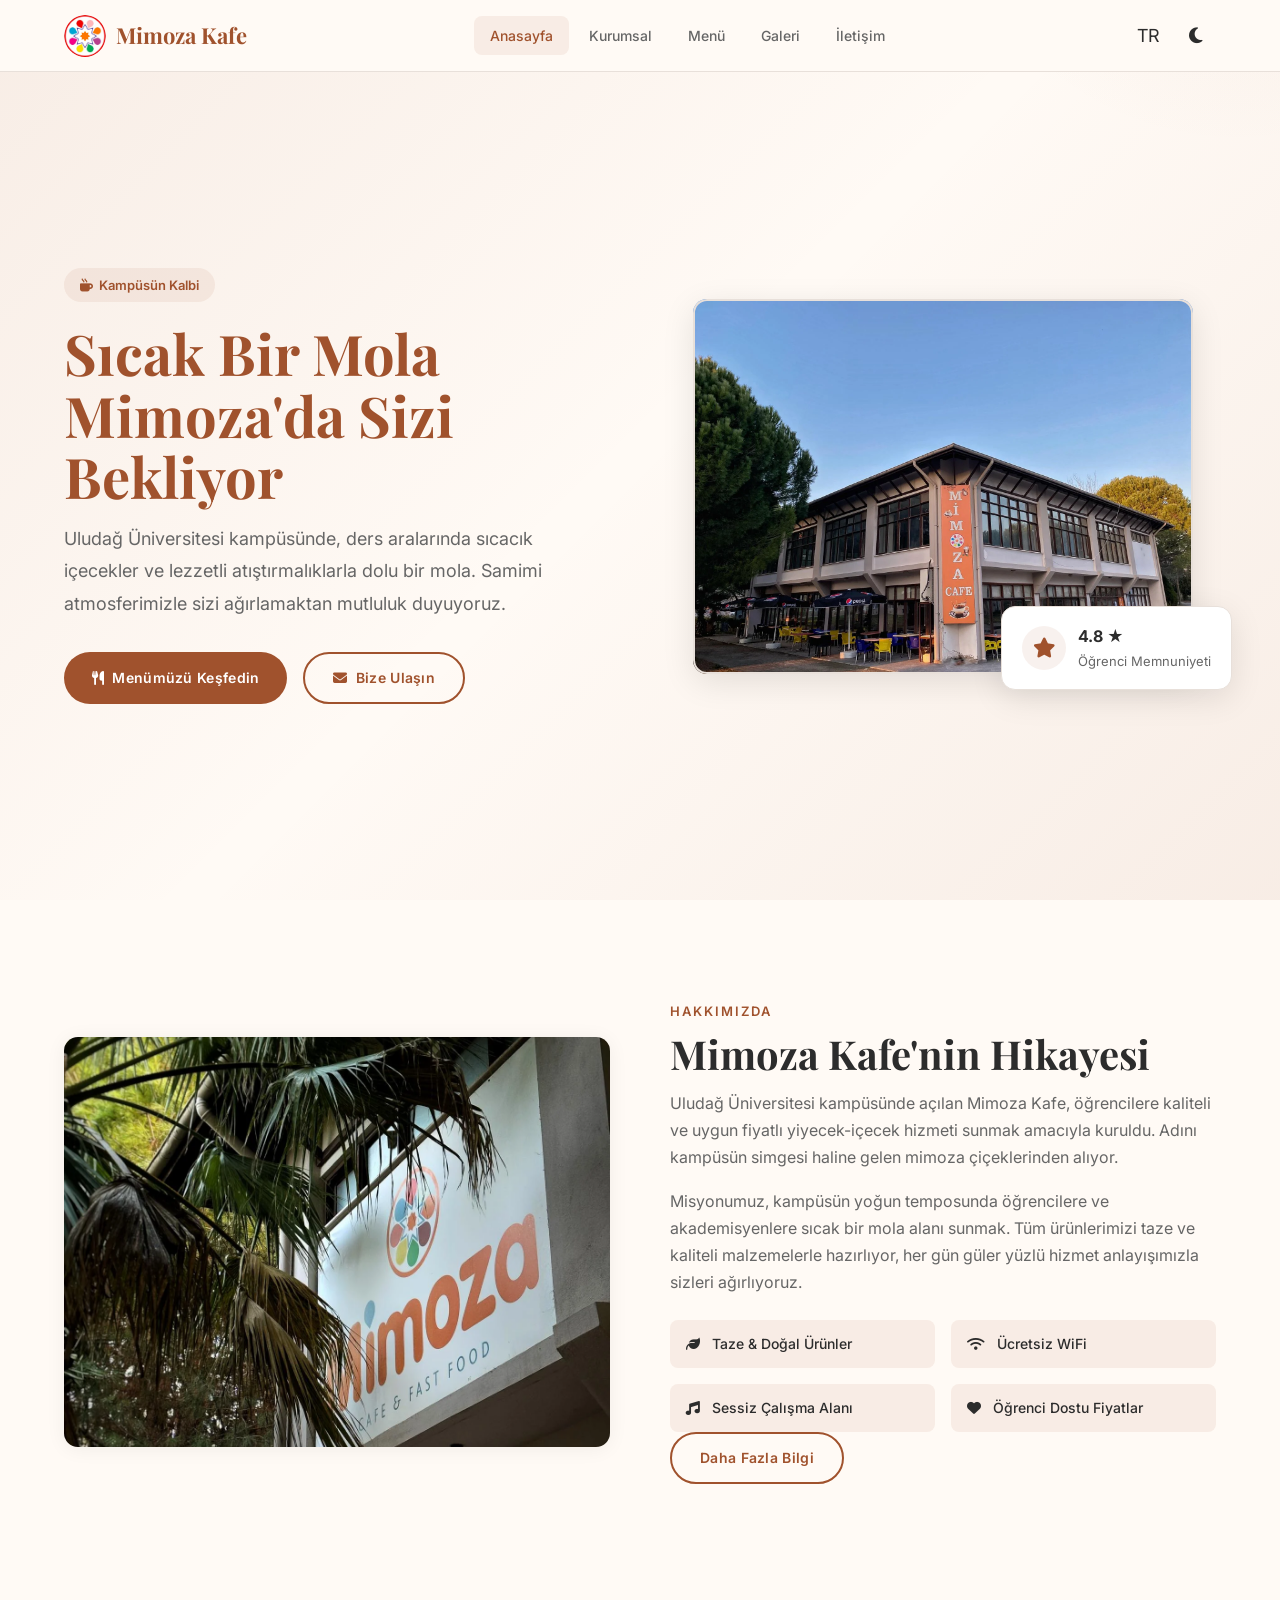
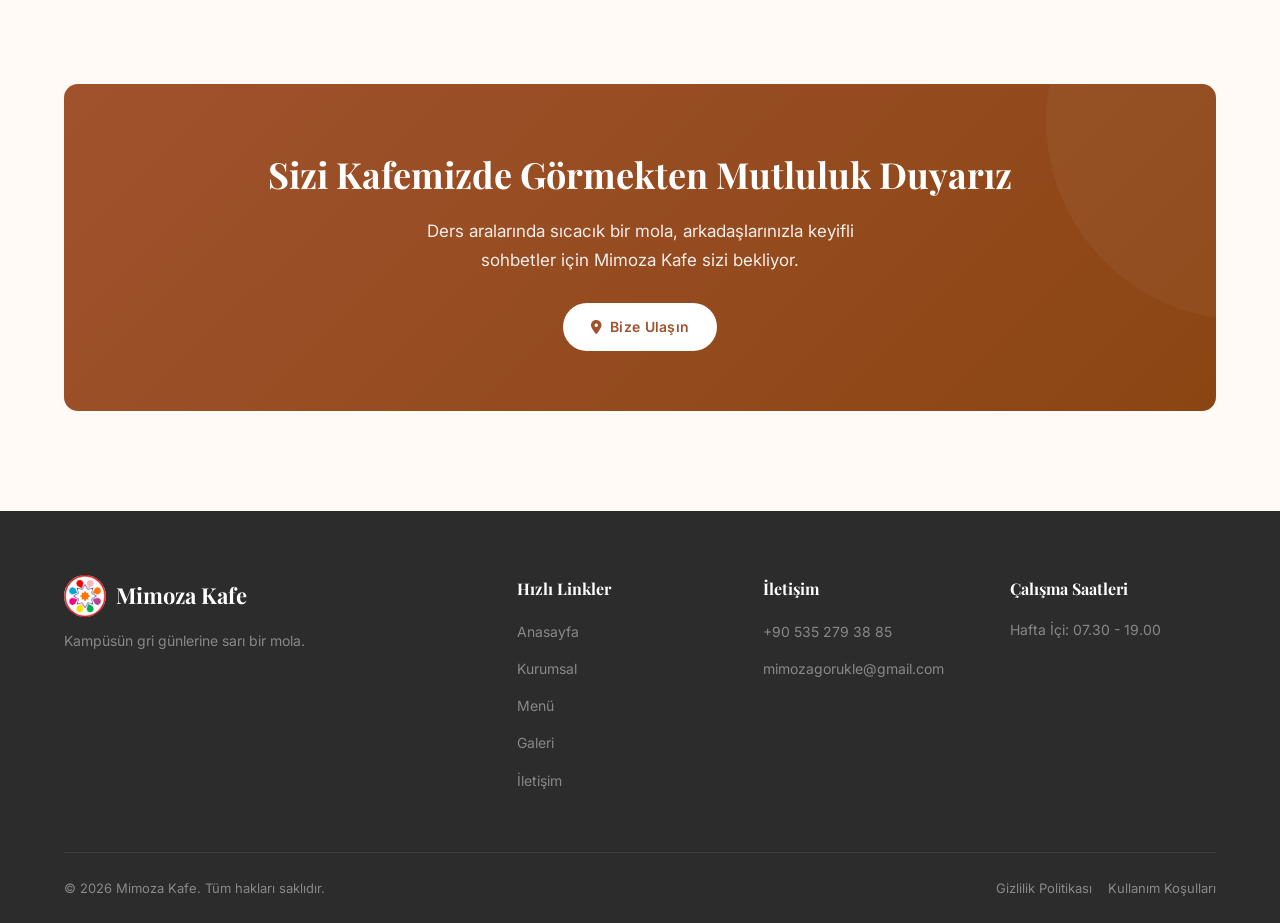
==== index.html @ 0ae024bb "anasayfa.html index.html olarak yeniden adlandirildi" ====
<!DOCTYPE html>
<html lang="tr" data-theme="light">

<head>
  <meta charset="UTF-8">
  <meta name="viewport" content="width=device-width, initial-scale=1.0">
  <title>Mimoza Kafe — Kampüsün Sarı Molası / Anasayfa</title>
  <meta name="description" content="Uludağ Üniversitesi kampüsünde sıcak içecekler, lezzetli atıştırmalıklar ve samimi atmosfer. Mimoza Kafe'ye hoş geldiniz.">
  <meta name="author" content="Mimoza Kafe">
  <meta name="theme-color" content="#a0522d">
  <link rel="canonical" href="https://resonant-frangollo-cd8391.netlify.app/anasayfa">
  <link rel="icon" href="images/logo.webp" type="image/svg+xml">
  <link rel="apple-touch-icon" href="images/logo.webp">
  <meta property="og:title" content="Mimoza Kafe - Anasayfa">
  <meta property="og:description" content="Kampüsün gri günlerine sarı bir mola. Uludağ Üniversitesi kampüsünde sıcak içecekler, lezzetli atıştırmalıklar ve samimi atmosfer.">
  <meta property="og:type" content="website">
  <meta property="og:url" content="https://resonant-frangollo-cd8391.netlify.app/">
  <meta property="og:image" content="https://resonant-frangollo-cd8391.netlify.app/images/logo.webp">
  <meta property="og:locale" content="tr_TR">
  <meta name="twitter:card" content="summary_large_image">
  <meta name="twitter:title" content="Mimoza Kafe - Anasayfa">
  <meta name="twitter:description" content="Kampüsün gri günlerine sarı bir mola.">
  <link rel="preconnect" href="https://fonts.googleapis.com">
  <link rel="preconnect" href="https://fonts.gstatic.com" crossorigin>
  <link href="https://fonts.googleapis.com/css2?family=Playfair+Display:wght@400;500;600;700&family=Inter:wght@300;400;500;600;700&display=swap" rel="stylesheet">
  <link rel="preconnect" href="https://cdnjs.cloudflare.com">
  <link rel="stylesheet" href="https://cdnjs.cloudflare.com/ajax/libs/font-awesome/6.5.0/css/all.min.css" media="print" onload="this.media='all'">
  <link rel="stylesheet" href="css/ortak.css">
  <link rel="stylesheet" href="css/anasayfa.css">
  <script async src="https://www.googletagmanager.com/gtag/js?id=G-E82VGXR2VX"></script>
  <script>window.dataLayer = window.dataLayer || []; function gtag() { dataLayer.push(arguments); } gtag('js', new Date()); gtag('config', 'G-E82VGXR2VX');</script>
</head>

<body>
  <a href="#main" class="skip-link" data-i18n="skipLink">Ana içeriğe geç</a>
  <header class="header" role="banner">
    <div class="container">
      <a href="index.html" class="header-logo" aria-label="Mimoza Kafe Ana Sayfa">
        <img src="images/logo.webp" alt="Mimoza Kafe Logo" class="header-logo-img" width="42" height="42" loading="eager">
        <span>Mimoza Kafe</span>
      </a>
      <nav class="nav" id="mainNav" role="navigation" aria-label="Ana navigasyon">
        <a href="index.html" class="active" data-i18n="navHome">Anasayfa</a>
        <a href="kurumsal.html" data-i18n="navAbout">Kurumsal</a>
        <a href="menu.html" data-i18n="navMenu">Menü</a>
        <a href="galeri.html" data-i18n="navGallery">Galeri</a>
        <a href="iletisim.html" data-i18n="navContact">İletişim</a>
      </nav>
      <div class="header-controls">
        <button class="header-btn" id="langToggle" aria-label="Dil değiştir / Switch language" title="EN">
          <span id="langLabel">TR</span>
        </button>
        <button class="header-btn" id="themeToggle" aria-label="Karanlık modu değiştir">
          <i class="fas fa-moon" id="themeIcon"></i>
        </button>
        <button class="header-btn hamburger" id="hamburgerBtn" aria-label="Menüyü aç/kapat" aria-expanded="false" aria-controls="mainNav">
          <i class="fas fa-bars" id="hamburgerIcon"></i>
        </button>
      </div>
    </div>
  </header>
  <main id="main" role="main">
    <section id="hero" class="hero" aria-label="Hoş geldiniz">
      <div class="container">
        <div class="sr-reveal">
          <div class="hero-badge"><i class="fas fa-mug-hot"></i> <span data-i18n="heroBadge">Kampüsün Kalbi</span></div>
          <h1 class="hero-title"><span data-i18n="heroTitle1">Sıcak Bir Mola</span><br><span data-i18n="heroTitle2">Mimoza'da Sizi Bekliyor</span></h1>
          <p class="hero-desc" data-i18n="heroDesc">Uludağ Üniversitesi kampüsünde, ders aralarında sıcacık içecekler ve lezzetli atıştırmalıklarla dolu bir mola. Samimi atmosferimizle sizi ağırlamaktan mutluluk duyuyoruz.</p>
          <div class="hero-actions">
            <a href="menu.html" class="btn btn-primary"><i class="fas fa-utensils"></i> <span data-i18n="heroMenu">Menümüzü Keşfedin</span></a>
            <a href="iletisim.html" class="btn btn-outline"><i class="fas fa-envelope"></i> <span data-i18n="heroContact">Bize Ulaşın</span></a>
          </div>
        </div>
        <div class="hero-image sr-reveal">
          <div class="hero-img-wrap">
            <img src="images/1.webp" alt="Mimoza Kafe iç mekan" width="500" height="375" loading="eager">
          </div>
          <div class="hero-floating" aria-hidden="true">
            <div class="hero-floating-icon"><i class="fas fa-star"></i></div>
            <div class="hero-floating-text">
              <strong data-i18n="heroFloatTitle">4.8 ★</strong>
              <span data-i18n="heroFloatDesc">Öğrenci Memnuniyeti</span>
            </div>
          </div>
        </div>
      </div>
    </section>
    <section id="about" class="section" aria-labelledby="about-title">
      <div class="container">
        <div class="about-grid">
          <div class="about-image sr-reveal">
            <img src="images/3.webp" alt="Mimoza Kafe ortamı" width="600" height="450" loading="lazy">
          </div>
          <div class="about-content sr-reveal">
            <p class="section-label" data-i18n="aboutLabel">Hakkımızda</p>
            <h2 id="about-title" class="section-title" data-i18n="aboutTitle">Mimoza Kafe'nin Hikayesi</h2>
            <p class="about-text" data-i18n="aboutText1">2020 yılında Uludağ Üniversitesi kampüsünde açılan Mimoza Kafe, öğrencilere kaliteli ve uygun fiyatlı yiyecek-içecek hizmeti sunmak amacıyla kuruldu.</p>
            <p class="about-text" data-i18n="aboutText2">Misyonumuz, kampüsün yoğun temposunda öğrencilere ve akademisyenlere sıcak bir mola alanı sunmak. Tüm ürünlerimizi taze ve kaliteli malzemelerle hazırlıyor, her gün güler yüzlü hizmet anlayışımızla sizleri ağırlıyoruz.</p>
            <aside class="about-features">
              <div class="about-feature"><i class="fas fa-leaf"></i> <span data-i18n="feature1">Taze & Doğal Ürünler</span></div>
              <div class="about-feature"><i class="fas fa-wifi"></i> <span data-i18n="feature2">Ücretsiz WiFi</span></div>
              <div class="about-feature"><i class="fas fa-music"></i> <span data-i18n="feature3">Sessiz Çalışma Alanı</span></div>
              <div class="about-feature"><i class="fas fa-heart"></i> <span data-i18n="feature4">Öğrenci Dostu Fiyatlar</span></div>
            </aside>
            <a href="kurumsal.html" class="btn btn-outline about-btn"><span data-i18n="heroAbout">Daha Fazla Bilgi</span></a>
          </div>
        </div>
      </div>
    </section>
    <section id="cta" class="section" aria-labelledby="cta-title">
      <div class="container">
        <div class="cta-banner sr-reveal">
          <h2 id="cta-title" data-i18n="ctaTitle">Sizi Kafemizde Görmekten Mutluluk Duyarız</h2>
          <p data-i18n="ctaDesc">Ders aralarında sıcacık bir mola, arkadaşlarınızla keyifli sohbetler için Mimoza Kafe sizi bekliyor.</p>
          <a href="iletisim.html" class="btn"><i class="fas fa-map-marker-alt"></i> <span data-i18n="ctaBtn">Bize Ulaşın</span></a>
        </div>
      </div>
    </section>
  </main>
  <footer class="footer" role="contentinfo">
    <div class="container">
      <div class="footer-grid">
        <div class="footer-brand">
          <a href="index.html" class="header-logo" aria-label="Mimoza Kafe">
            <img src="images/logo.webp" alt="Mimoza Kafe Logo" class="header-logo-img" width="42" height="42" loading="lazy">
            <span>Mimoza Kafe</span>
          </a>
          <p data-i18n="footerDesc">Kampüsün gri günlerine sarı bir mola.</p>
        </div>
        <div>
          <h4 data-i18n="footerQuick">Hızlı Linkler</h4>
          <ul>
            <li><a href="index.html" data-i18n="navHome">Anasayfa</a></li>
            <li><a href="kurumsal.html" data-i18n="navAbout">Kurumsal</a></li>
            <li><a href="menu.html" data-i18n="navMenu">Menü</a></li>
            <li><a href="galeri.html" data-i18n="navGallery">Galeri</a></li>
            <li><a href="iletisim.html" data-i18n="navContact">İletişim</a></li>
          </ul>
        </div>
        <div>
          <h4 data-i18n="footerContact">İletişim</h4>
          <ul>
            <li><a href="tel:+905352793885">+90 535 279 38 85</a></li>
            <li><a href="mailto:mimozagorukle@gmail.com">mimozagorukle@gmail.com</a></li>
          </ul>
        </div>
        <div>
          <h4 data-i18n="footerHours">Çalışma Saatleri</h4>
          <ul>
            <li class="footer-text" data-i18n="footerWeekdays">Hafta İçi: 07.30 - 19.00</li>
          </ul>
        </div>
      </div>
      <div class="footer-bottom">
        <p>© 2026 Mimoza Kafe. <span data-i18n="footerRights">Tüm hakları saklıdır.</span></p>
        <div class="footer-bottom-links">
          <a href="#" data-i18n="footerPrivacy">Gizlilik Politikası</a>
          <a href="#" data-i18n="footerTerms">Kullanım Koşulları</a>
        </div>
      </div>
    </div>
  </footer>
  <button class="to-top" id="toTopBtn" aria-label="Yukarı çık"><i class="fas fa-arrow-up"></i></button>
  <script src="js/ortak.js" defer></script>
</body>

</html>
---- css/ortak.css ----
/* ============================================
   Mimoza Kafe — Ortak (Shared) Styles
   ============================================ */

/* ---------- Reset ---------- */
*,
*::before,
*::after {
  margin: 0;
  padding: 0;
  box-sizing: border-box
}

/* ---------- Variables ---------- */
:root {
  --primary: #a0522d;
  --primary-hover: #8b4513;
  --primary-light: #d4a373;
  --primary-bg: rgba(160, 82, 45, 0.08);
  --bg: #fffaf5;
  --surface: #fff;
  --text: #2c2c2c;
  --text-secondary: #666;
  --text-muted: #999;
  --border: #e8e0da;
  --shadow: 0 2px 20px rgba(0, 0, 0, 0.06);
  --shadow-hover: 0 8px 32px rgba(0, 0, 0, 0.1);
  --radius: 14px;
  --radius-sm: 8px;
  --footer-bg: #2c2c2c;
  --footer-text: #ddd;
  --footer-text-muted: #888;
  --font-serif: 'Playfair Display', serif;
  --font-sans: 'Inter', sans-serif;
  --transition: 0.3s ease;
  --max-width: 1200px;
  --nav-height: 72px
}

[data-theme=dark] {
  --primary: #d4a373;
  --primary-hover: #e0b98a;
  --primary-light: #a0522d;
  --primary-bg: rgba(212, 163, 115, 0.1);
  --bg: #1a1a1a;
  --surface: #2a2a2a;
  --text: #e8e8e8;
  --text-secondary: #aaa;
  --text-muted: #777;
  --border: #333;
  --shadow: 0 2px 20px rgba(0, 0, 0, 0.3);
  --shadow-hover: 0 8px 32px rgba(0, 0, 0, 0.4);
  --footer-bg: #111;
  --footer-text: #ccc;
  --footer-text-muted: #666
}

/* ---------- Base ---------- */
html {
  scroll-behavior: smooth;
  scroll-padding-top: var(--nav-height)
}

body {
  font-family: var(--font-sans);
  color: var(--text);
  background: var(--bg);
  line-height: 1.7;
  transition: background var(--transition), color var(--transition);
  -webkit-font-smoothing: antialiased
}

a {
  color: inherit;
  text-decoration: none
}

img {
  display: block;
  max-width: 100%;
  height: auto
}

button {
  cursor: pointer;
  font-family: inherit
}

ul {
  list-style: none
}

.container {
  max-width: var(--max-width);
  margin: 0 auto;
  padding: 0 24px
}

.sr-only {
  position: absolute;
  width: 1px;
  height: 1px;
  padding: 0;
  margin: -1px;
  overflow: hidden;
  clip: rect(0, 0, 0, 0);
  white-space: nowrap;
  border: 0
}

.skip-link {
  position: absolute;
  top: -100%;
  left: 8px;
  z-index: 10000;
  padding: 12px 24px;
  background: var(--primary);
  color: #fff;
  border-radius: 0 0 var(--radius-sm) var(--radius-sm);
  font-weight: 600;
  transition: top .2s
}

.skip-link:focus {
  top: 0
}

/* ---------- Typography ---------- */
.section-label {
  font-size: 13px;
  font-weight: 600;
  text-transform: uppercase;
  letter-spacing: 2px;
  color: var(--primary);
  margin-bottom: 8px
}

.section-title {
  font-family: var(--font-serif);
  font-size: 40px;
  color: var(--text);
  margin-bottom: 12px;
  line-height: 1.2
}

.section-desc {
  color: var(--text-secondary);
  font-size: 17px;
  max-width: 600px
}

.section-header {
  text-align: center;
  margin-bottom: 56px
}

.section-header .section-desc {
  margin: 0 auto
}

/* ---------- Scroll Reveal ---------- */
.sr-reveal {
  opacity: 0;
  transform: translateY(30px);
  transition: opacity .7s ease, transform .7s ease
}

.sr-reveal.visible {
  opacity: 1;
  transform: translateY(0)
}

/* ---------- Buttons ---------- */
.btn {
  display: inline-flex;
  align-items: center;
  gap: 8px;
  padding: 12px 28px;
  border-radius: 50px;
  font-weight: 600;
  font-size: 14px;
  border: none;
  transition: all var(--transition);
  letter-spacing: .3px
}

.btn-primary {
  background: var(--primary);
  color: #fff
}

.btn-primary:hover,
.btn-primary:focus-visible {
  background: var(--primary-hover);
  transform: translateY(-2px);
  box-shadow: 0 4px 16px rgba(160, 82, 45, 0.3)
}

.btn-outline {
  background: transparent;
  color: var(--primary);
  border: 2px solid var(--primary)
}

.btn-outline:hover,
.btn-outline:focus-visible {
  background: var(--primary);
  color: #fff;
  transform: translateY(-2px)
}

/* ---------- Section ---------- */
.section {
  padding: 100px 0
}

.has-bg {
  background: var(--primary-bg)
}

/* ---------- Header ---------- */
.header {
  position: fixed;
  top: 0;
  left: 0;
  right: 0;
  z-index: 1000;
  background: var(--bg);
  border-bottom: 1px solid var(--border);
  transition: background var(--transition), border-color var(--transition);
  height: var(--nav-height)
}

.header .container {
  display: flex;
  align-items: center;
  justify-content: space-between;
  height: 100%
}

.header-logo {
  display: flex;
  align-items: center;
  gap: 10px;
  font-family: var(--font-serif);
  font-size: 22px;
  font-weight: 700;
  color: var(--primary);
  white-space: nowrap
}

.header-logo-img {
  width: 42px;
  height: 42px;
  border-radius: 50%;
  object-fit: cover
}

.header-controls {
  display: flex;
  align-items: center;
  gap: 8px
}

.header-btn {
  background: none;
  border: none;
  width: 40px;
  height: 40px;
  border-radius: 50%;
  display: flex;
  align-items: center;
  justify-content: center;
  color: var(--text);
  font-size: 18px;
  transition: all var(--transition)
}

.header-btn:hover {
  background: var(--primary-bg);
  color: var(--primary)
}

/* ---------- Navigation ---------- */
.nav {
  display: flex;
  align-items: center;
  gap: 4px
}

.nav a {
  padding: 8px 16px;
  font-size: 14px;
  font-weight: 500;
  color: var(--text-secondary);
  border-radius: var(--radius-sm);
  transition: all var(--transition)
}

.nav a:hover,
.nav a.active {
  color: var(--primary);
  background: var(--primary-bg)
}

.hamburger {
  display: none
}

/* ---------- Page Hero ---------- */
.page-hero {
  padding: 140px 0 80px;
  text-align: center;
  background: linear-gradient(135deg, var(--primary-bg) 0%, transparent 50%, var(--primary-bg) 100%)
}

.page-hero h1 {
  font-family: var(--font-serif);
  font-size: 44px;
  color: var(--text);
  margin-bottom: 12px
}

.page-hero p {
  color: var(--text-secondary);
  font-size: 17px;
  max-width: 500px;
  margin: 0 auto
}

/* ---------- Footer ---------- */
.footer {
  background: var(--footer-bg);
  color: var(--footer-text);
  padding: 64px 0 0;
  margin-top: 0
}

.footer-grid {
  display: grid;
  grid-template-columns: 2fr 1fr 1fr 1fr;
  gap: 40px
}

.footer-brand .header-logo {
  color: #fff;
  margin-bottom: 12px
}

.footer-brand p {
  font-size: 14px;
  color: var(--footer-text-muted);
  line-height: 1.7
}

.footer h4 {
  font-family: var(--font-serif);
  font-size: 16px;
  color: #fff;
  margin-bottom: 16px
}

.footer ul li {
  margin-bottom: 10px
}

.footer ul a,
.footer-text {
  font-size: 14px;
  color: var(--footer-text-muted);
  transition: color var(--transition)
}

.footer ul a:hover {
  color: var(--primary-light)
}

.footer-bottom {
  border-top: 1px solid rgba(255, 255, 255, 0.08);
  margin-top: 48px;
  padding: 24px 0;
  display: flex;
  align-items: center;
  justify-content: space-between;
  flex-wrap: wrap;
  gap: 16px
}

.footer-bottom p {
  font-size: 13px;
  color: var(--footer-text-muted)
}

.footer-bottom-links {
  display: flex;
  gap: 16px
}

.footer-bottom-links a {
  font-size: 13px;
  color: var(--footer-text-muted);
  transition: color var(--transition)
}

.footer-bottom-links a:hover {
  color: var(--primary-light)
}

/* ---------- Scroll to Top ---------- */
.to-top {
  position: fixed;
  bottom: 32px;
  right: 32px;
  width: 48px;
  height: 48px;
  border-radius: 50%;
  background: var(--primary);
  color: #fff;
  border: none;
  font-size: 20px;
  display: flex;
  align-items: center;
  justify-content: center;
  box-shadow: 0 4px 16px rgba(160, 82, 45, 0.3);
  opacity: 0;
  pointer-events: none;
  transition: all var(--transition);
  z-index: 999
}

.to-top.visible {
  opacity: 1;
  pointer-events: all
}

.to-top:hover {
  transform: translateY(-4px);
  box-shadow: 0 8px 24px rgba(160, 82, 45, 0.4)
}

/* ============================================
   ORTAK RESPONSIVE
   ============================================ */

@media(max-width:1024px) {
  .footer-grid {
    grid-template-columns: 1fr 1fr;
    gap: 32px
  }
}

@media(max-width:768px) {
  .section {
    padding: 64px 0
  }

  .section-title {
    font-size: 30px
  }

  .section-header {
    margin-bottom: 40px
  }

  .container {
    padding: 0 16px
  }

  .nav {
    position: fixed;
    top: var(--nav-height);
    left: 0;
    right: 0;
    background: var(--bg);
    flex-direction: column;
    padding: 16px 24px 24px;
    border-bottom: 1px solid var(--border);
    box-shadow: var(--shadow);
    display: none;
    z-index: 999
  }

  .nav.active {
    display: flex
  }

  .nav a {
    padding: 12px 16px;
    width: 100%;
    font-size: 16px
  }

  .hamburger {
    display: flex
  }

  .footer-grid {
    grid-template-columns: 1fr;
    text-align: center
  }

  .footer-brand .header-logo {
    justify-content: center
  }

  .footer-bottom {
    flex-direction: column;
    text-align: center
  }
}

@media(min-width:769px)and(max-width:1024px) {
  .footer-grid {
    grid-template-columns: 1fr 1fr
  }
}

@media(prefers-reduced-motion:reduce) {

  *,
  *::before,
  *::after {
    animation-duration: .01ms !important;
    animation-iteration-count: 1 !important;
    transition-duration: .01ms !important;
    scroll-behavior: auto !important
  }
}
---- css/anasayfa.css ----
/* ============================================
   Mimoza Kafe — Anasayfa Styles
   ============================================ */

/* Hero */
.hero {
  min-height: 100vh;
  display: flex;
  align-items: center;
  padding-top: var(--nav-height);
  background: linear-gradient(135deg, var(--primary-bg) 0%, transparent 50%, var(--primary-bg) 100%);
  position: relative;
  overflow: hidden
}

.hero::before {
  content: '';
  position: absolute;
  top: -50%;
  right: -20%;
  width: 600px;
  height: 600px;
  border-radius: 50%;
  background: radial-gradient(circle, rgba(160, 82, 45, 0.06) 0%, transparent 70%);
  pointer-events: none
}

.hero .container {
  display: grid;
  grid-template-columns: 1fr 1fr;
  gap: 60px;
  align-items: center;
  position: relative;
  z-index: 1
}

.hero-badge {
  display: inline-flex;
  align-items: center;
  gap: 6px;
  padding: 6px 16px;
  background: var(--primary-bg);
  color: var(--primary);
  border-radius: 50px;
  font-size: 13px;
  font-weight: 600;
  margin-bottom: 20px
}

.hero-title {
  font-family: var(--font-serif);
  font-size: 56px;
  line-height: 1.1;
  color: var(--text);
  margin-bottom: 16px
}

.hero-title span {
  color: var(--primary)
}

.hero-desc {
  font-size: 18px;
  color: var(--text-secondary);
  line-height: 1.8;
  margin-bottom: 32px;
  max-width: 520px
}

.hero-actions {
  display: flex;
  gap: 16px;
  flex-wrap: wrap
}

.hero-image {
  position: relative;
  display: flex;
  align-items: center;
  justify-content: center
}

.hero-img-wrap {
  position: relative;
  border-radius: var(--radius);
  overflow: hidden;
  box-shadow: var(--shadow-hover);
  aspect-ratio: 4/3;
  width: 100%;
  max-width: 500px
}

.hero-img-wrap img {
  width: 100%;
  height: 100%;
  object-fit: cover
}

.hero-img-wrap::after {
  content: '';
  position: absolute;
  inset: 0;
  border-radius: var(--radius);
  border: 2px solid var(--border)
}

.hero-floating {
  position: absolute;
  bottom: -16px;
  right: -16px;
  background: var(--surface);
  border-radius: var(--radius);
  padding: 16px 20px;
  box-shadow: var(--shadow-hover);
  display: flex;
  align-items: center;
  gap: 12px;
  border: 1px solid var(--border)
}

.hero-floating-icon {
  width: 44px;
  height: 44px;
  border-radius: 50%;
  background: var(--primary-bg);
  display: flex;
  align-items: center;
  justify-content: center;
  color: var(--primary);
  font-size: 20px
}

.hero-floating-text {
  font-size: 13px;
  color: var(--text-secondary)
}

.hero-floating-text strong {
  display: block;
  font-size: 16px;
  color: var(--text)
}

/* About */
.about-grid {
  display: grid;
  grid-template-columns: 1fr 1fr;
  gap: 60px;
  align-items: center
}

.about-image {
  border-radius: var(--radius);
  overflow: hidden;
  box-shadow: var(--shadow);
  aspect-ratio: 4/3
}

.about-image img {
  width: 100%;
  height: 100%;
  object-fit: cover;
  transition: transform .6s ease
}

.about-image:hover img {
  transform: scale(1.04)
}

.about-content .section-title {
  margin-top: 0
}

.about-text {
  color: var(--text-secondary);
  font-size: 16px;
  margin-bottom: 16px
}

.about-features {
  display: grid;
  grid-template-columns: 1fr 1fr;
  gap: 16px;
  margin-top: 24px
}

.about-feature {
  display: flex;
  align-items: center;
  gap: 12px;
  padding: 12px 16px;
  background: var(--primary-bg);
  border-radius: var(--radius-sm);
  font-size: 14px;
  font-weight: 500;
  color: var(--text)
}

/* CTA Banner */
.cta-banner {
  background: linear-gradient(135deg, var(--primary), #8b4513);
  border-radius: var(--radius);
  padding: 60px;
  display: flex;
  flex-direction: column;
  align-items: center;
  justify-content: center;
  text-align: center;
  color: #fff;
  overflow: hidden;
  position: relative
}

.cta-banner::before {
  content: '';
  position: absolute;
  top: -50%;
  right: -20%;
  width: 400px;
  height: 400px;
  border-radius: 50%;
  background: rgba(255, 255, 255, 0.04);
  pointer-events: none
}

.cta-banner h2 {
  font-family: var(--font-serif);
  font-size: 36px;
  margin-bottom: 12px
}

.cta-banner p {
  font-size: 17px;
  opacity: .9;
  margin-bottom: 28px;
  max-width: 500px
}

.cta-banner .btn {
  background: #fff;
  color: var(--primary)
}

.cta-banner .btn:hover {
  background: var(--primary-light);
  color: #fff;
  transform: translateY(-2px)
}

/* Responsive */
@media(max-width:1024px) {
  .hero .container {
    grid-template-columns: 1fr;
    text-align: center;
    gap: 40px
  }

  .hero-desc {
    margin: 0 auto 32px
  }

  .hero-actions {
    justify-content: center
  }

  .hero-img-wrap {
    margin: 0 auto
  }

  .hero-floating {
    display: none
  }

  .about-grid {
    grid-template-columns: 1fr;
    gap: 40px
  }

  .about-image {
    order: -1
  }
}

@media(max-width:768px) {
  .hero-title {
    font-size: 34px
  }

  .hero-desc {
    font-size: 16px
  }

.about-btn {
  margin-top: 24px
}

.about-features {
    grid-template-columns: 1fr
  }

  .cta-banner {
    padding: 40px 24px
  }

  .cta-banner h2 {
    font-size: 26px
  }
}

@media(min-width:769px)and(max-width:1024px) {
  .hero-title {
    font-size: 44px
  }
}
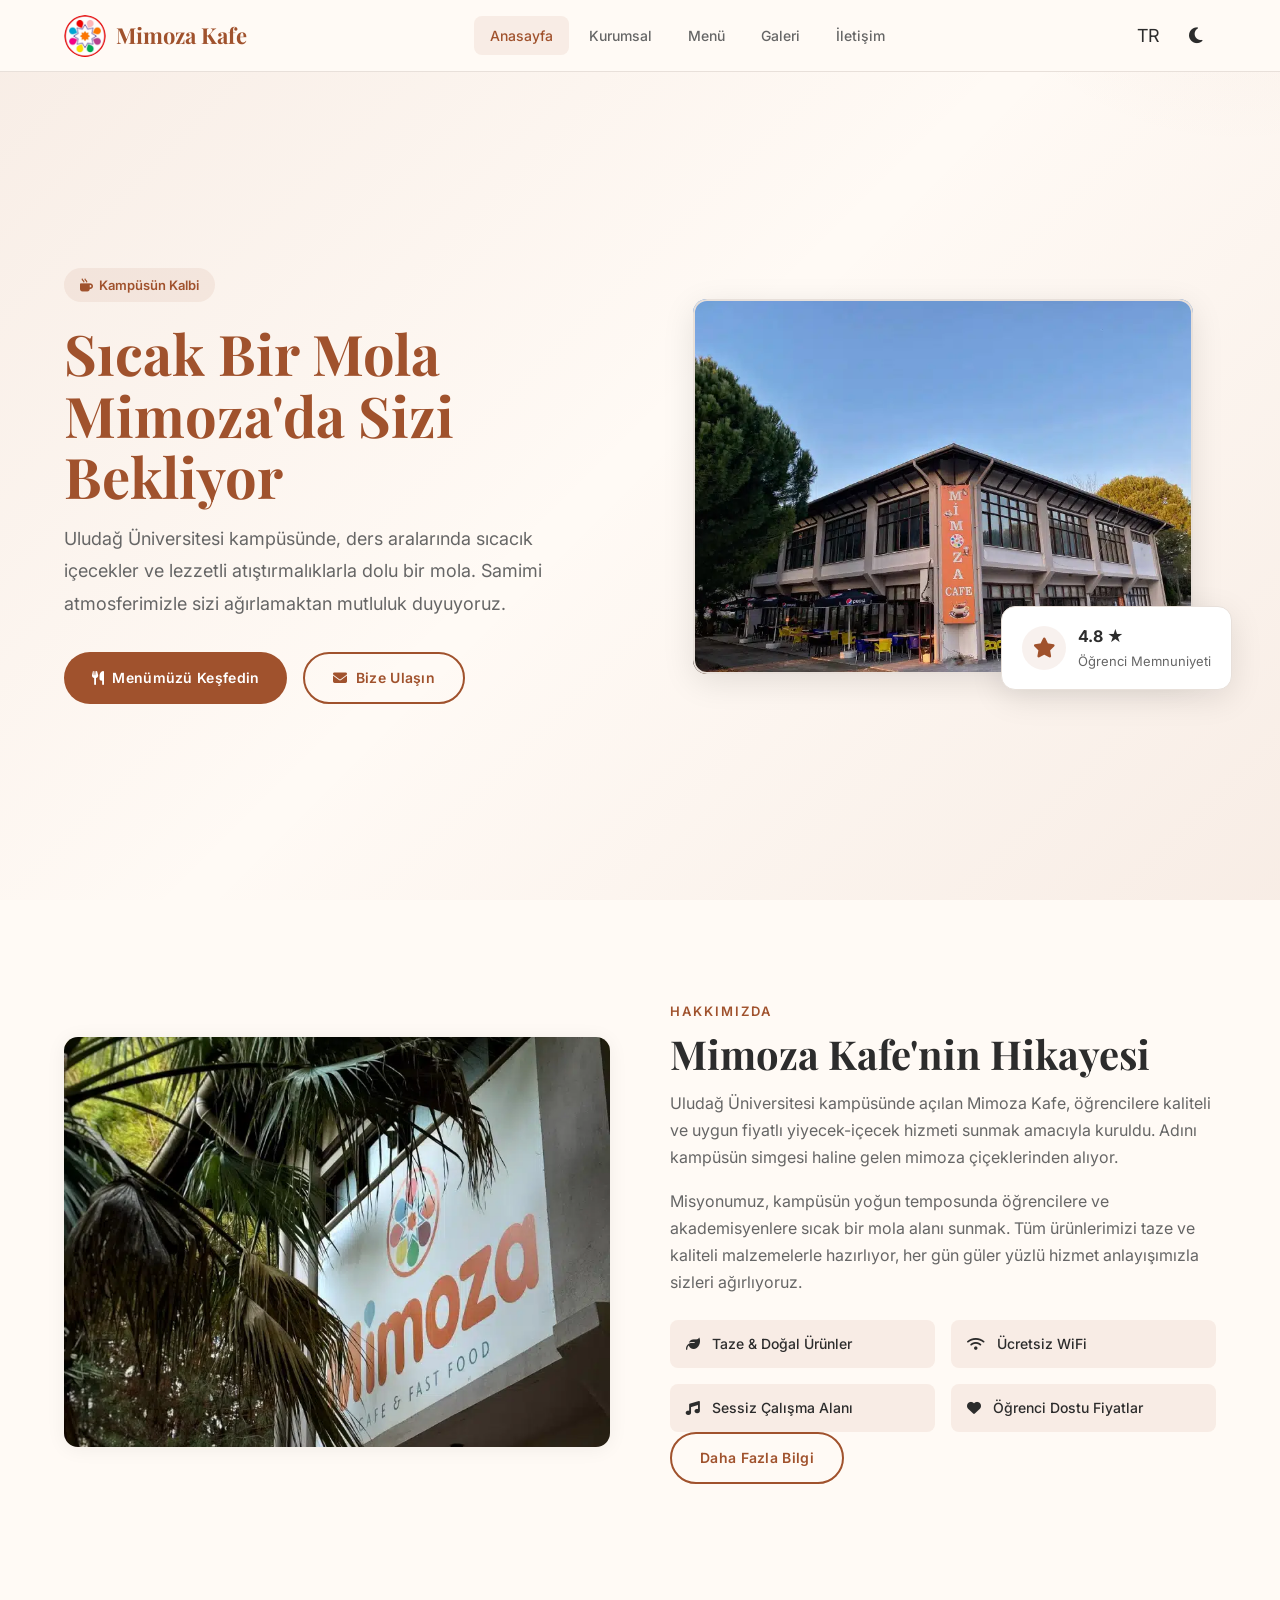
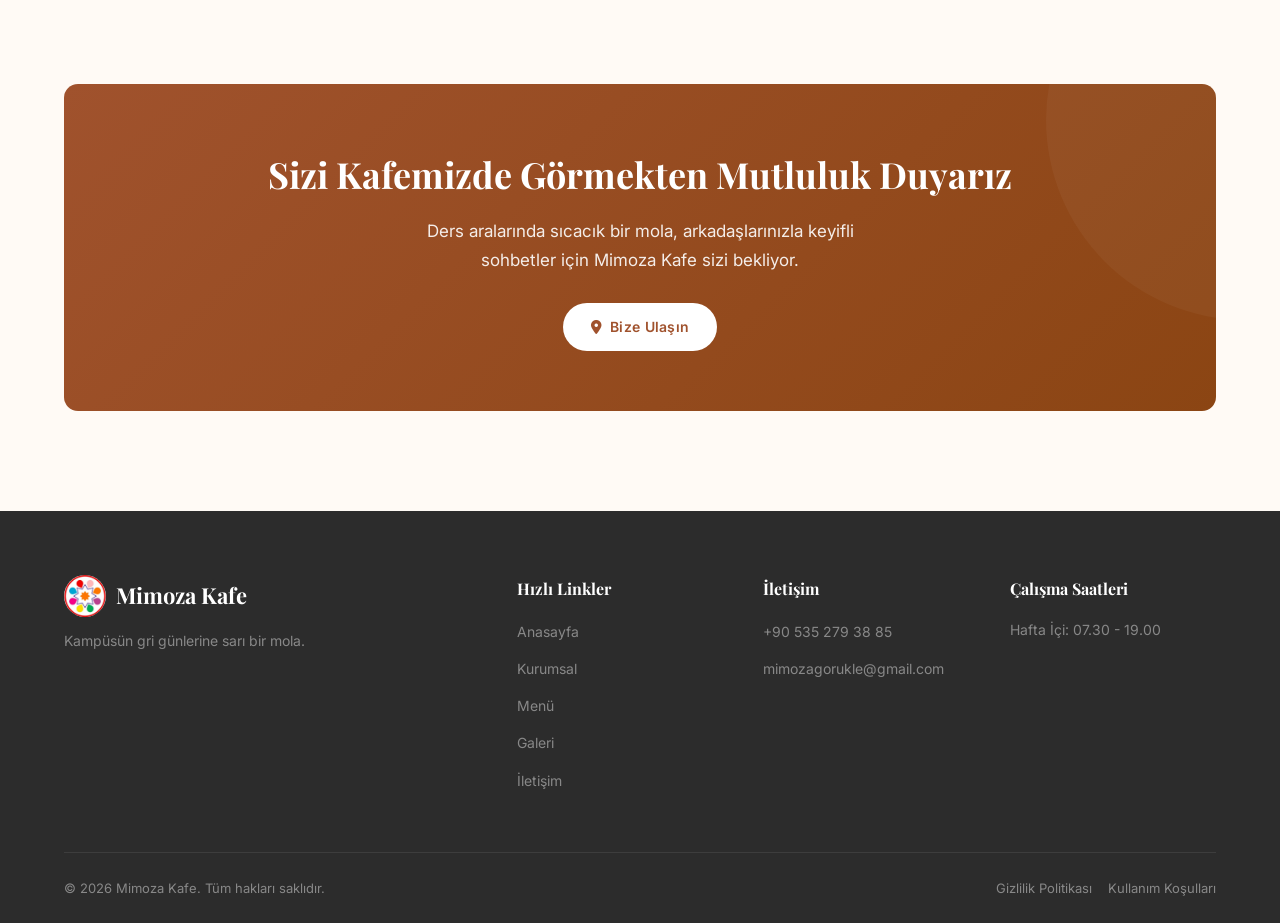
==== commit a06e83cf: "Performance: compress images 75%, revert CSS to blocking, add netlify.toml" ====
--- a/index.html
+++ b/index.html
@@ -22,9 +22,11 @@
   <meta name="twitter:description" content="Kampüsün gri günlerine sarı bir mola.">
   <link rel="preconnect" href="https://fonts.googleapis.com">
   <link rel="preconnect" href="https://fonts.gstatic.com" crossorigin>
-  <link href="https://fonts.googleapis.com/css2?family=Playfair+Display:wght@400;500;600;700&family=Inter:wght@300;400;500;600;700&display=swap" rel="stylesheet">
+  <link rel="preload" as="style" href="https://fonts.googleapis.com/css2?family=Playfair+Display:wght@400;500;600;700&family=Inter:wght@300;400;500;600;700&display=swap">
+  <link rel="stylesheet" href="https://fonts.googleapis.com/css2?family=Playfair+Display:wght@400;500;600;700&family=Inter:wght@300;400;500;600;700&display=swap" media="print" onload="this.media='all'">
   <link rel="preconnect" href="https://cdnjs.cloudflare.com">
   <link rel="stylesheet" href="https://cdnjs.cloudflare.com/ajax/libs/font-awesome/6.5.0/css/all.min.css" media="print" onload="this.media='all'">
+  <link rel="preload" as="image" href="images/1.webp" fetchpriority="high">
   <link rel="stylesheet" href="css/ortak.css">
   <link rel="stylesheet" href="css/anasayfa.css">
   <script async src="https://www.googletagmanager.com/gtag/js?id=G-E82VGXR2VX"></script>
@@ -73,7 +75,7 @@
         </div>
         <div class="hero-image sr-reveal">
           <div class="hero-img-wrap">
-            <img src="images/1.webp" alt="Mimoza Kafe iç mekan" width="500" height="375" loading="eager">
+            <img src="images/1.webp" alt="Mimoza Kafe iç mekan" width="500" height="375" loading="eager" fetchpriority="high" decoding="sync">
           </div>
           <div class="hero-floating" aria-hidden="true">
             <div class="hero-floating-icon"><i class="fas fa-star"></i></div>
--- a/css/ortak.css
+++ b/css/ortak.css
@@ -2,7 +2,7 @@
    Mimoza Kafe — Ortak (Shared) Styles
    ============================================ */
 
-/* ---------- Reset ---------- */
+
 *,
 *::before,
 *::after {
@@ -11,7 +11,7 @@
   box-sizing: border-box
 }
 
-/* ---------- Variables ---------- */
+
 :root {
   --primary: #a0522d;
   --primary-hover: #8b4513;
@@ -55,7 +55,7 @@
   --footer-text-muted: #666
 }
 
-/* ---------- Base ---------- */
+
 html {
   scroll-behavior: smooth;
   scroll-padding-top: var(--nav-height)
@@ -125,7 +125,7 @@
   top: 0
 }
 
-/* ---------- Typography ---------- */
+
 .section-label {
   font-size: 13px;
   font-weight: 600;
@@ -158,7 +158,7 @@
   margin: 0 auto
 }
 
-/* ---------- Scroll Reveal ---------- */
+
 .sr-reveal {
   opacity: 0;
   transform: translateY(30px);
@@ -170,7 +170,7 @@
   transform: translateY(0)
 }
 
-/* ---------- Buttons ---------- */
+
 .btn {
   display: inline-flex;
   align-items: center;
@@ -209,7 +209,7 @@
   transform: translateY(-2px)
 }
 
-/* ---------- Section ---------- */
+
 .section {
   padding: 100px 0
 }
@@ -218,7 +218,7 @@
   background: var(--primary-bg)
 }
 
-/* ---------- Header ---------- */
+
 .header {
   position: fixed;
   top: 0;
@@ -281,7 +281,7 @@
   color: var(--primary)
 }
 
-/* ---------- Navigation ---------- */
+
 .nav {
   display: flex;
   align-items: center;
@@ -307,7 +307,7 @@
   display: none
 }
 
-/* ---------- Page Hero ---------- */
+
 .page-hero {
   padding: 140px 0 80px;
   text-align: center;
@@ -328,7 +328,7 @@
   margin: 0 auto
 }
 
-/* ---------- Footer ---------- */
+
 .footer {
   background: var(--footer-bg);
   color: var(--footer-text);
@@ -406,7 +406,7 @@
   color: var(--primary-light)
 }
 
-/* ---------- Scroll to Top ---------- */
+
 .to-top {
   position: fixed;
   bottom: 32px;
--- a/css/anasayfa.css
+++ b/css/anasayfa.css
@@ -2,7 +2,7 @@
    Mimoza Kafe — Anasayfa Styles
    ============================================ */
 
-/* Hero */
+
 .hero {
   min-height: 100vh;
   display: flex;
@@ -141,7 +141,7 @@
   color: var(--text)
 }
 
-/* About */
+
 .about-grid {
   display: grid;
   grid-template-columns: 1fr 1fr;
@@ -196,7 +196,7 @@
   color: var(--text)
 }
 
-/* CTA Banner */
+
 .cta-banner {
   background: linear-gradient(135deg, var(--primary), #8b4513);
   border-radius: var(--radius);
@@ -247,7 +247,7 @@
   transform: translateY(-2px)
 }
 
-/* Responsive */
+
 @media(max-width:1024px) {
   .hero .container {
     grid-template-columns: 1fr;
